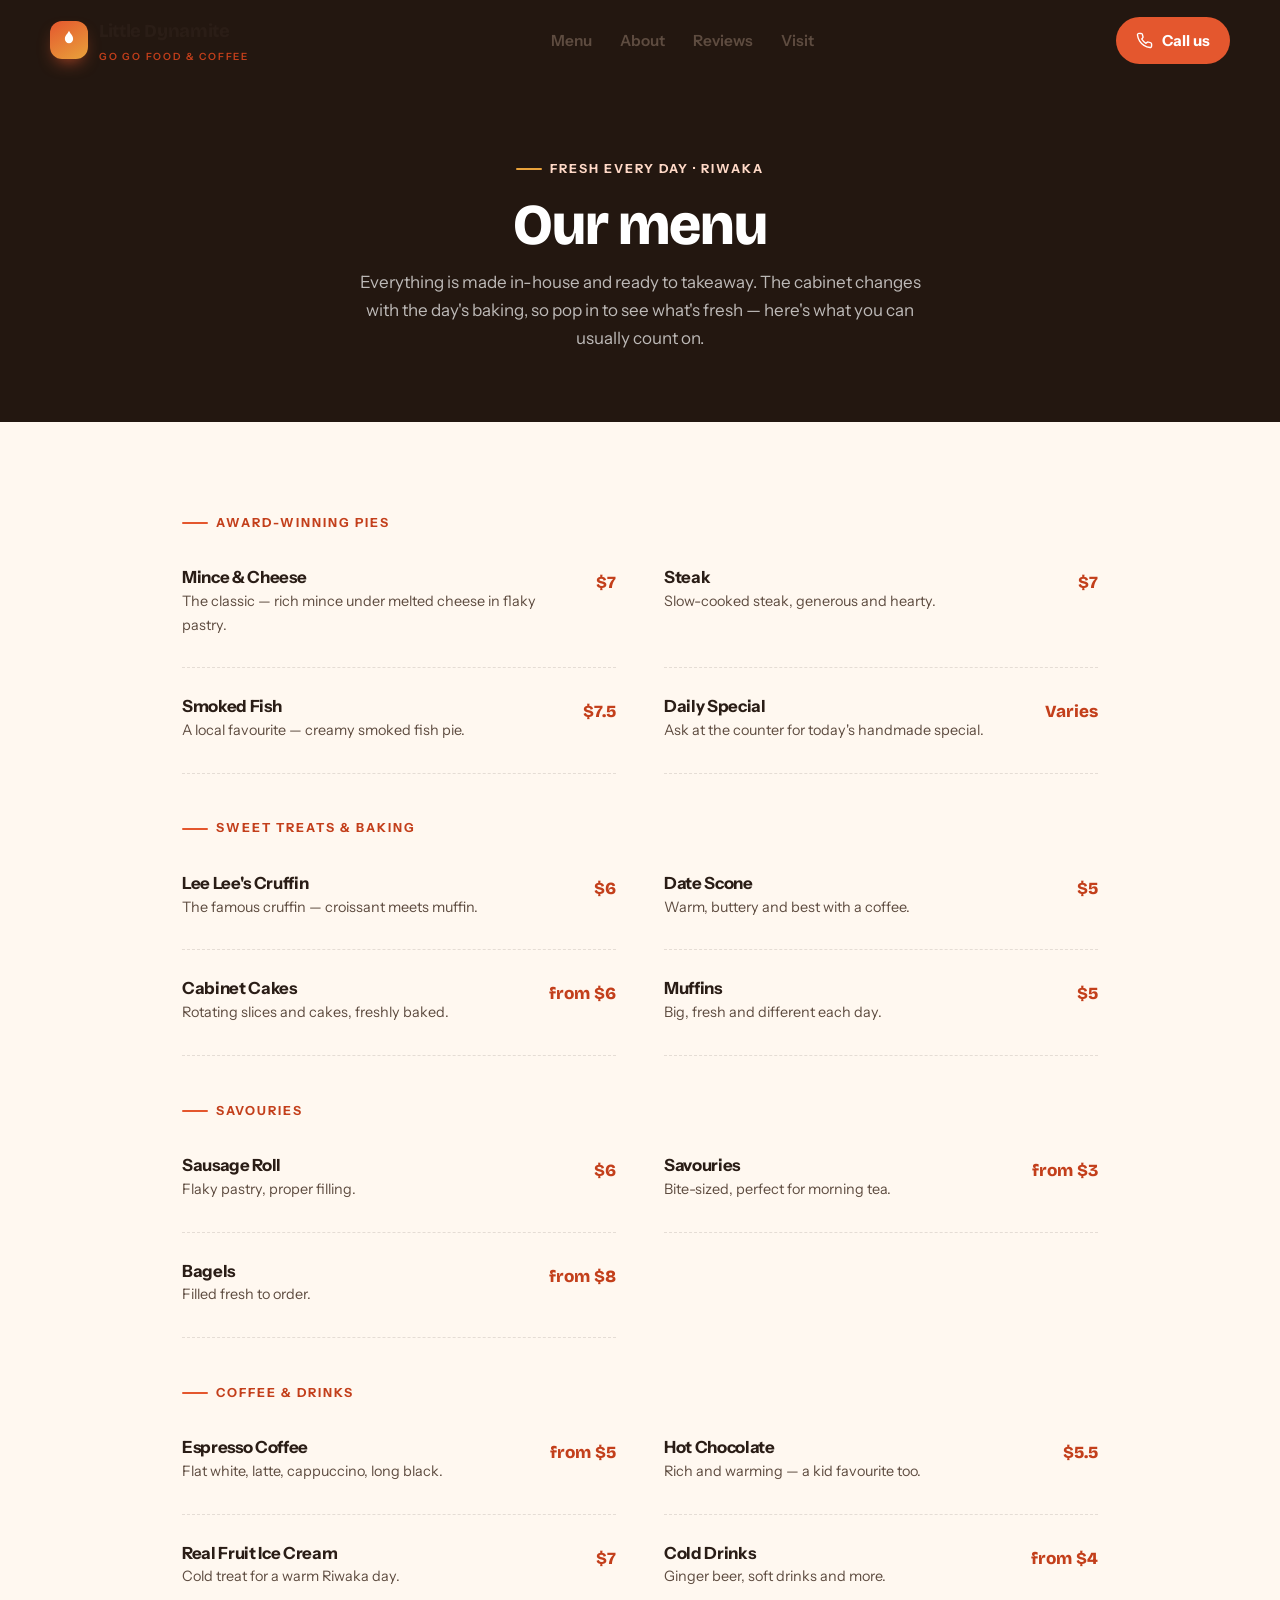
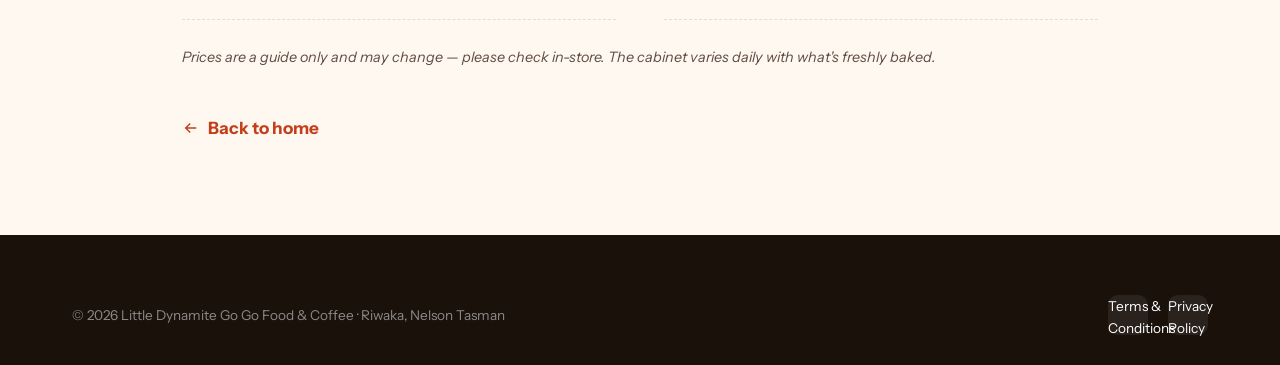
==== menu.html @ ade9f847 "Initial build: Little Dynamite Go Go Food & Coffee" ====
<!DOCTYPE html>
<html lang="en-NZ">
<head>
<meta charset="UTF-8">
<meta name="viewport" content="width=device-width, initial-scale=1">
<title>Menu | Little Dynamite Go Go Food &amp; Coffee, Riwaka</title>
<meta name="description" content="The Little Dynamite menu — award-winning handcrafted pies, cruffins, scones, cakes, savouries and great coffee, made fresh in Riwaka.">
<meta name="theme-color" content="#231710">
<link rel="icon" href="data:image/svg+xml,%3Csvg xmlns='http://www.w3.org/2000/svg' viewBox='0 0 32 32'%3E%3Crect width='32' height='32' rx='8' fill='%23E4572E'/%3E%3Cpath d='M16 5c-1 3-4 4-4 8a4 4 0 108 0c0-4-3-5-4-8z' fill='%23fff'/%3E%3Cpath d='M16 20l-1.5 6h3z' fill='%23E9A23B'/%3E%3C/svg%3E">
<link rel="preconnect" href="https://fonts.googleapis.com">
<link rel="preconnect" href="https://fonts.gstatic.com" crossorigin>
<link href="https://fonts.googleapis.com/css2?family=Bricolage+Grotesque:opsz,wght@12..96,600;12..96,700;12..96,800&family=Instrument+Sans:wght@400;500;600;700&display=swap" rel="stylesheet">
<link rel="stylesheet" href="style.css">
</head>
<body>
<header class="nav scrolled">
  <div class="wrap nav-inner">
    <a href="index.html" class="brand">
      <span class="spark"><svg viewBox="0 0 24 24" fill="none"><path d="M12 2c-1.2 3.4-4.5 4.6-4.5 9a4.5 4.5 0 109 0c0-4.4-3.3-5.6-4.5-9z" fill="currentColor"/></svg></span>
      <span>Little Dynamite<small>Go Go Food &amp; Coffee</small></span>
    </a>
    <nav class="nav-links">
      <a class="lnk" href="index.html#menu">Menu</a>
      <a class="lnk" href="index.html#about">About</a>
      <a class="lnk" href="index.html#reviews">Reviews</a>
      <a class="lnk" href="index.html#visit">Visit</a>
    </nav>
    <div class="nav-cta">
      <a class="nav-call" href="tel:+64211688736"><svg viewBox="0 0 24 24" fill="none" stroke="currentColor" stroke-width="2"><path d="M22 16.9v3a2 2 0 01-2.2 2 19.8 19.8 0 01-8.6-3.1 19.5 19.5 0 01-6-6A19.8 19.8 0 012.1 4.2 2 2 0 014.1 2h3a2 2 0 012 1.7c.1.9.4 1.8.7 2.7a2 2 0 01-.5 2.1L8.1 9.9a16 16 0 006 6l1.4-1.2a2 2 0 012.1-.4c.9.3 1.8.6 2.7.7a2 2 0 011.7 2z"/></svg><span>Call us</span></a>
    </div>
  </div>
</header>

<section class="page-hero">
  <div class="wrap">
    <span class="eyebrow hero-eye" style="justify-content:center">Fresh every day · Riwaka</span>
    <h1>Our menu</h1>
    <p>Everything is made in-house and ready to takeaway. The cabinet changes with the day's baking, so pop in to see what's fresh — here's what you can usually count on.</p>
  </div>
</section>

<section class="legal" style="padding-top:60px">
  <div class="wrap" style="max-width:960px">
    <div class="menu-list">
      <div class="menu-cat"><span class="eyebrow">Award-winning pies</span></div>
      <div class="menu-item"><div class="mi"><h4>Mince &amp; Cheese</h4><p>The classic — rich mince under melted cheese in flaky pastry.</p></div><span class="price">$7</span></div>
      <div class="menu-item"><div class="mi"><h4>Steak</h4><p>Slow-cooked steak, generous and hearty.</p></div><span class="price">$7</span></div>
      <div class="menu-item"><div class="mi"><h4>Smoked Fish</h4><p>A local favourite — creamy smoked fish pie.</p></div><span class="price">$7.5</span></div>
      <div class="menu-item"><div class="mi"><h4>Daily Special</h4><p>Ask at the counter for today's handmade special.</p></div><span class="price">Varies</span></div>

      <div class="menu-cat"><span class="eyebrow">Sweet treats &amp; baking</span></div>
      <div class="menu-item"><div class="mi"><h4>Lee Lee's Cruffin</h4><p>The famous cruffin — croissant meets muffin.</p></div><span class="price">$6</span></div>
      <div class="menu-item"><div class="mi"><h4>Date Scone</h4><p>Warm, buttery and best with a coffee.</p></div><span class="price">$5</span></div>
      <div class="menu-item"><div class="mi"><h4>Cabinet Cakes</h4><p>Rotating slices and cakes, freshly baked.</p></div><span class="price">from $6</span></div>
      <div class="menu-item"><div class="mi"><h4>Muffins</h4><p>Big, fresh and different each day.</p></div><span class="price">$5</span></div>

      <div class="menu-cat"><span class="eyebrow">Savouries</span></div>
      <div class="menu-item"><div class="mi"><h4>Sausage Roll</h4><p>Flaky pastry, proper filling.</p></div><span class="price">$6</span></div>
      <div class="menu-item"><div class="mi"><h4>Savouries</h4><p>Bite-sized, perfect for morning tea.</p></div><span class="price">from $3</span></div>
      <div class="menu-item"><div class="mi"><h4>Bagels</h4><p>Filled fresh to order.</p></div><span class="price">from $8</span></div>

      <div class="menu-cat"><span class="eyebrow">Coffee &amp; drinks</span></div>
      <div class="menu-item"><div class="mi"><h4>Espresso Coffee</h4><p>Flat white, latte, cappuccino, long black.</p></div><span class="price">from $5</span></div>
      <div class="menu-item"><div class="mi"><h4>Hot Chocolate</h4><p>Rich and warming — a kid favourite too.</p></div><span class="price">$5.5</span></div>
      <div class="menu-item"><div class="mi"><h4>Real Fruit Ice Cream</h4><p>Cold treat for a warm Riwaka day.</p></div><span class="price">$7</span></div>
      <div class="menu-item"><div class="mi"><h4>Cold Drinks</h4><p>Ginger beer, soft drinks and more.</p></div><span class="price">from $4</span></div>
    </div>
    <p style="color:var(--ink-soft);font-size:.9rem;margin-top:26px;font-style:italic">Prices are a guide only and may change — please check in-store. The cabinet varies daily with what's freshly baked.</p>
    <a class="back-home" href="index.html"><svg viewBox="0 0 24 24" fill="none" stroke="currentColor" stroke-width="2"><path d="M19 12H5M11 6l-6 6 6 6"/></svg>Back to home</a>
  </div>
</section>

<footer>
  <div class="wrap">
    <div class="foot-bottom" style="border:none;padding-top:0">
      <span>© <span id="yr">2026</span> Little Dynamite Go Go Food &amp; Coffee · Riwaka, Nelson Tasman</span>
      <div class="foot-social" style="gap:20px">
        <a href="terms.html">Terms &amp; Conditions</a>
        <a href="privacy.html">Privacy Policy</a>
      </div>
    </div>
  </div>
</footer>
<script src="script.js"></script>
<script>document.getElementById('yr').textContent=new Date().getFullYear();</script>
</body>
</html>
---- style.css ----
/* Little Dynamite Go Go Food & Coffee — Fresh archetype
   Display: Bricolage Grotesque · Body: Instrument Sans
   Accent: paprika #E4572E on warm cream */

:root{
  --cream:#FFF8F0;
  --bone:#FBEFE2;
  --ink:#2A1D16;
  --ink-soft:#5E4C40;
  --accent:#E4572E;
  --accent-deep:#C33F1B;
  --gold:#E9A23B;
  --dark:#231710;
  --line:rgba(42,29,22,.12);
  --radius:20px;
  --radius-sm:14px;
  --shadow:0 18px 45px -22px rgba(42,29,22,.45);
  --maxw:1180px;
  --img-filter:saturate(1.03) contrast(1.03);
}

*{margin:0;padding:0;box-sizing:border-box}
html{scroll-behavior:smooth}
body{
  font-family:'Instrument Sans',system-ui,sans-serif;
  background:var(--cream);
  color:var(--ink);
  line-height:1.65;
  font-size:17px;
  overflow-x:hidden;
  -webkit-font-smoothing:antialiased;
}
img{image-orientation:from-image;max-width:100%;display:block}
h1,h2,h3,h4{font-family:'Bricolage Grotesque',serif;line-height:1.05;font-weight:800;letter-spacing:-.02em}
a{color:inherit;text-decoration:none}
.wrap{width:100%;max-width:var(--maxw);margin:0 auto;padding:0 22px}
section{position:relative}

.eyebrow{
  display:inline-flex;align-items:center;gap:8px;
  font-family:'Instrument Sans',sans-serif;font-weight:700;
  text-transform:uppercase;letter-spacing:.16em;font-size:12.5px;
  color:var(--accent-deep);margin-bottom:16px;
}
.eyebrow::before{content:"";width:26px;height:2px;background:var(--accent);border-radius:2px}
.sec-head{max-width:640px;margin-bottom:44px}
.sec-head h2{font-size:clamp(2rem,5vw,3.2rem);margin-bottom:14px}
.sec-head p{color:var(--ink-soft);font-size:1.05rem}

/* buttons */
.btn{
  display:inline-flex;align-items:center;justify-content:center;gap:10px;
  padding:15px 26px;border-radius:999px;font-weight:700;font-size:1rem;
  cursor:pointer;border:2px solid transparent;transition:.25s ease;
  min-height:52px;line-height:1;
}
.btn svg{width:19px;height:19px;flex:none}
.btn-primary{background:var(--accent);color:#fff;box-shadow:0 12px 26px -12px var(--accent)}
.btn-primary:hover{background:var(--accent-deep);transform:translateY(-2px)}
.btn-ghost{background:transparent;color:var(--ink);border-color:var(--line)}
.btn-ghost:hover{border-color:var(--accent);color:var(--accent-deep);transform:translateY(-2px)}
.btn-light{background:#fff;color:var(--ink)}
.btn-light:hover{transform:translateY(-2px);box-shadow:var(--shadow)}
.btn-dark{background:var(--ink);color:#fff}
.btn-dark:hover{background:#000;transform:translateY(-2px)}

/* NAV */
header.nav{
  position:fixed;top:0;left:0;right:0;z-index:60;
  transition:.3s ease;
}
.nav-inner{
  display:flex;align-items:center;justify-content:space-between;gap:18px;
  padding:16px 0;
}
header.nav.scrolled{background:rgba(255,248,240,.92);backdrop-filter:blur(14px);box-shadow:0 1px 0 var(--line)}
.brand{display:flex;align-items:center;gap:11px;font-family:'Bricolage Grotesque';font-weight:800;font-size:1.15rem;color:var(--ink);letter-spacing:-.02em}
.brand .spark{
  width:38px;height:38px;border-radius:12px;flex:none;
  background:linear-gradient(150deg,var(--accent),var(--gold));
  display:grid;place-items:center;color:#fff;box-shadow:0 8px 18px -8px var(--accent);
}
.brand .spark svg{width:22px;height:22px}
.brand small{display:block;font-family:'Instrument Sans';font-weight:600;font-size:.62rem;letter-spacing:.18em;text-transform:uppercase;color:var(--accent-deep);margin-top:2px}
.nav-links{display:flex;align-items:center;gap:28px}
.nav-links a.lnk{font-weight:600;font-size:.96rem;color:var(--ink-soft);transition:.2s}
.nav-links a.lnk:hover{color:var(--accent-deep)}
.nav-cta{display:flex;align-items:center;gap:12px}
.nav-call{
  display:inline-flex;align-items:center;gap:9px;background:var(--accent);color:#fff;
  padding:11px 20px;border-radius:999px;font-weight:700;font-size:.95rem;min-height:46px;transition:.25s;
}
.nav-call svg{width:17px;height:17px}
.nav-call:hover{background:var(--accent-deep);transform:translateY(-1px)}
.burger{display:none;width:48px;height:48px;border:1px solid var(--line);border-radius:12px;background:#fff;place-items:center;cursor:pointer}
.burger svg{width:24px;height:24px;color:var(--ink)}
.mobile-menu{display:none}

/* HERO */
.hero{position:relative;min-height:100svh;display:flex;align-items:flex-end;background:var(--dark);overflow:hidden}
.hero-slides{position:absolute;inset:0;z-index:0}
.hero-slide{position:absolute;inset:0;opacity:0;transition:opacity 1.6s ease;background-size:cover;background-position:center;filter:var(--img-filter)}
.hero-slide.on{opacity:1}
.hero::after{content:"";position:absolute;inset:0;z-index:1;
  background:linear-gradient(180deg,rgba(35,23,16,.34) 0%,rgba(35,23,16,.55) 55%,rgba(35,23,16,.86) 100%)}
.hero-content{position:relative;z-index:2;padding:120px 0 56px;color:#fff;width:100%}
.hero-eye{color:#ffd9c7}
.hero-eye::before{background:var(--gold)}
.hero h1{font-size:clamp(2.5rem,7vw,4.9rem);color:#fff;max-width:15ch;margin-bottom:20px}
.hero h1 .hl{color:var(--gold)}
.hero p.lede{font-size:clamp(1.05rem,2.4vw,1.3rem);max-width:52ch;color:rgba(255,255,255,.9);margin-bottom:30px}
.hero-cta{display:flex;flex-wrap:wrap;gap:14px;margin-bottom:26px}
.rating-badge{
  display:inline-flex;align-items:center;gap:14px;padding:14px 20px;border-radius:16px;
  background:rgba(255,255,255,.12);backdrop-filter:blur(10px);border:1px solid rgba(255,255,255,.25);
}
.rating-badge .stars{color:var(--gold);letter-spacing:2px;font-size:1.05rem}
.rating-badge b{font-size:1.15rem}
.rating-badge span{font-size:.9rem;color:rgba(255,255,255,.82)}
.scroll-hint{position:absolute;bottom:22px;left:50%;transform:translateX(-50%);z-index:2;color:rgba(255,255,255,.7);display:flex;flex-direction:column;align-items:center;gap:6px;font-size:.72rem;letter-spacing:.2em;text-transform:uppercase}
.scroll-hint svg{width:22px;height:22px;animation:bob 1.8s ease-in-out infinite}
@keyframes bob{0%,100%{transform:translateY(0)}50%{transform:translateY(6px)}}

/* TRUST STRIP */
.trust{background:var(--dark);color:#fff;padding:0}
.trust-grid{display:grid;grid-template-columns:repeat(3,1fr);gap:0;border-top:1px solid rgba(255,255,255,.1)}
.trust-item{display:flex;gap:16px;align-items:flex-start;padding:30px 26px;border-right:1px solid rgba(255,255,255,.1)}
.trust-item:last-child{border-right:none}
.trust-item .ic{width:46px;height:46px;border-radius:12px;flex:none;display:grid;place-items:center;background:rgba(228,87,46,.18);color:var(--gold)}
.trust-item .ic svg{width:24px;height:24px}
.trust-item h4{font-family:'Instrument Sans';font-weight:700;font-size:1.02rem;margin-bottom:3px;color:#fff}
.trust-item p{font-size:.9rem;color:rgba(255,255,255,.65);line-height:1.5}

/* generic band padding */
.band{padding:96px 0}
.band-bone{background:var(--bone)}
.band-cream{background:var(--cream)}

/* SERVICES / menu cards */
.cards{display:grid;grid-template-columns:repeat(3,1fr);gap:26px}
.card{
  background:#fff;border-radius:var(--radius);overflow:hidden;border:1px solid var(--line);
  box-shadow:0 10px 30px -24px rgba(42,29,22,.5);transition:.3s ease;display:flex;flex-direction:column;
}
.card:hover{transform:translateY(-6px);box-shadow:var(--shadow)}
.card .ph{aspect-ratio:4/3;overflow:hidden;position:relative}
.card .ph img{width:100%;height:100%;object-fit:cover;filter:var(--img-filter);transition:.5s ease}
.card:hover .ph img{transform:scale(1.06)}
.card .tag{position:absolute;top:14px;left:14px;background:rgba(35,23,16,.82);color:#fff;font-size:.72rem;font-weight:700;letter-spacing:.1em;text-transform:uppercase;padding:6px 12px;border-radius:999px;backdrop-filter:blur(4px)}
.card .body{padding:24px;flex:1;display:flex;flex-direction:column}
.card h3{font-size:1.35rem;margin-bottom:9px}
.card p{color:var(--ink-soft);font-size:.97rem}

/* ABOUT split */
.split{display:grid;grid-template-columns:1.05fr 1fr;gap:56px;align-items:center}
.about-media{position:relative}
.about-media img{width:100%;aspect-ratio:4/3;object-fit:cover;border-radius:var(--radius);filter:var(--img-filter);box-shadow:var(--shadow)}
.about-media .corner{
  position:absolute;bottom:-18px;left:-18px;background:var(--accent);color:#fff;
  padding:18px 22px;border-radius:16px;box-shadow:var(--shadow);max-width:220px;
}
.about-media .corner b{font-family:'Bricolage Grotesque';font-size:1.6rem;display:block;line-height:1}
.about-media .corner span{font-size:.8rem;opacity:.9}
.about-copy p{color:var(--ink-soft);margin-bottom:18px}
.checklist{list-style:none;display:grid;gap:14px;margin-top:8px}
.checklist li{display:flex;gap:12px;align-items:flex-start;font-weight:600}
.checklist .tick{width:26px;height:26px;border-radius:8px;flex:none;background:rgba(228,87,46,.14);color:var(--accent-deep);display:grid;place-items:center}
.checklist .tick svg{width:15px;height:15px}
.checklist small{display:block;font-weight:400;color:var(--ink-soft);font-size:.9rem}

/* CREW */
.crew{display:grid;grid-template-columns:repeat(3,1fr);gap:24px}
.crew-card{background:#fff;border:1px solid var(--line);border-radius:var(--radius);padding:30px 26px;text-align:center;transition:.3s}
.crew-card:hover{transform:translateY(-5px);box-shadow:var(--shadow)}
.avatar{width:78px;height:78px;border-radius:50%;margin:0 auto 16px;display:grid;place-items:center;
  background:var(--dark);color:var(--gold);font-family:'Bricolage Grotesque';font-weight:800;font-size:1.5rem;
  box-shadow:0 0 0 3px var(--cream),0 0 0 5px var(--accent)}
.crew-card h3{font-size:1.2rem;margin-bottom:4px}
.crew-card .role{color:var(--accent-deep);font-weight:700;font-size:.82rem;text-transform:uppercase;letter-spacing:.1em;margin-bottom:10px}
.crew-card p{color:var(--ink-soft);font-size:.93rem}
.badge-team{display:inline-block;background:rgba(228,87,46,.12);color:var(--accent-deep);font-weight:700;font-size:.72rem;letter-spacing:.1em;text-transform:uppercase;padding:5px 12px;border-radius:999px;margin-bottom:14px}

/* REVIEWS */
.reviews-grid{display:grid;grid-template-columns:repeat(3,1fr);gap:24px}
.review{background:#fff;border:1px solid var(--line);border-radius:var(--radius);padding:28px;display:flex;flex-direction:column;box-shadow:0 10px 30px -26px rgba(42,29,22,.5)}
.review .stars{color:var(--gold);letter-spacing:2px;margin-bottom:12px;font-size:1.05rem}
.review p{color:var(--ink);font-size:1rem;margin-bottom:18px;flex:1}
.review .who{display:flex;align-items:center;gap:12px}
.review .who .ini{width:42px;height:42px;border-radius:50%;background:var(--bone);color:var(--accent-deep);display:grid;place-items:center;font-weight:800;font-family:'Bricolage Grotesque'}
.review .who b{display:block;font-size:.98rem}
.review .who span{font-size:.82rem;color:var(--ink-soft)}
.reviews-actions{display:flex;flex-wrap:wrap;gap:14px;justify-content:center;margin-top:38px}
.gsig{display:inline-flex;align-items:center;gap:8px;font-weight:600;color:var(--ink-soft);font-size:.95rem}
.gsig svg{width:20px;height:20px}

/* REVIEW BANNER */
.review-banner{background:var(--dark);color:#fff;padding:70px 0;text-align:center}
.review-banner .stars{color:var(--gold);font-size:1.4rem;letter-spacing:3px;margin-bottom:14px}
.review-banner h2{font-size:clamp(1.7rem,4vw,2.6rem);margin-bottom:12px;color:#fff}
.review-banner p{color:rgba(255,255,255,.75);max-width:46ch;margin:0 auto 26px}

/* CONTACT */
.contact{background:var(--dark);color:#fff;padding:96px 0}
.contact .split{gap:48px;align-items:stretch}
.contact h2{color:#fff;font-size:clamp(2rem,5vw,3rem)}
.contact .eyebrow{color:#ffd9c7}
.contact-copy p{color:rgba(255,255,255,.72);margin-bottom:26px;max-width:44ch}
.info-rows{display:grid;gap:16px;margin-bottom:26px}
.info-row{display:flex;gap:14px;align-items:flex-start}
.info-row .ic{width:44px;height:44px;border-radius:12px;flex:none;display:grid;place-items:center;background:rgba(255,255,255,.08);color:var(--gold)}
.info-row .ic svg{width:20px;height:20px}
.info-row b{display:block;font-family:'Instrument Sans';font-weight:700;color:#fff}
.info-row span,.info-row a{color:rgba(255,255,255,.72);font-size:.96rem}
.info-row a:hover{color:var(--gold)}
.socials{display:flex;gap:12px;margin-top:6px}
.socials a{width:46px;height:46px;border-radius:12px;display:grid;place-items:center;background:rgba(255,255,255,.08);color:#fff;transition:.25s}
.socials a:hover{background:var(--accent);transform:translateY(-3px)}
.socials svg{width:21px;height:21px}
.contact-actions{background:rgba(255,255,255,.05);border:1px solid rgba(255,255,255,.12);border-radius:var(--radius);padding:34px;display:flex;flex-direction:column;justify-content:center;gap:16px}
.contact-actions h3{color:#fff;font-size:1.4rem;margin-bottom:4px}
.contact-actions p{color:rgba(255,255,255,.7);font-size:.95rem;margin-bottom:8px}
.contact-actions .btn{width:100%;font-size:1.05rem;padding:18px}
.hours-mini{margin-top:8px;font-size:.9rem;color:rgba(255,255,255,.62)}
.hours-mini div{display:flex;justify-content:space-between;padding:4px 0;border-bottom:1px dashed rgba(255,255,255,.12)}
.hours-mini div:last-child{border:none}

/* MAP */
.map-sec{padding:0;background:var(--dark)}
.map-sec iframe{width:100%;height:440px;border:0;display:block;filter:grayscale(.1) contrast(1.02)}

/* FOOTER */
footer{background:#1a110b;color:rgba(255,255,255,.7);padding:60px 0 30px}
.foot-grid{display:grid;grid-template-columns:1.4fr 1fr 1fr;gap:40px;margin-bottom:40px}
.foot-brand .brand{color:#fff;margin-bottom:14px}
.foot-brand p{font-size:.95rem;max-width:34ch;margin-bottom:18px}
footer h5{color:#fff;font-family:'Instrument Sans';font-weight:700;font-size:.82rem;letter-spacing:.12em;text-transform:uppercase;margin-bottom:16px}
footer ul{list-style:none;display:grid;gap:10px}
footer ul a{color:rgba(255,255,255,.7);font-size:.95rem;transition:.2s}
footer ul a:hover{color:var(--gold)}
.foot-bottom{border-top:1px solid rgba(255,255,255,.1);padding-top:24px;display:flex;flex-wrap:wrap;gap:14px;justify-content:space-between;align-items:center;font-size:.85rem;color:rgba(255,255,255,.5)}
.foot-bottom a{color:rgba(255,255,255,.6)}
.foot-bottom a:hover{color:var(--gold)}
.foot-social{display:flex;gap:10px}
.foot-social a{width:40px;height:40px;border-radius:10px;display:grid;place-items:center;background:rgba(255,255,255,.07);color:#fff;transition:.25s}
.foot-social a:hover{background:var(--accent);transform:translateY(-3px)}
.foot-social svg{width:19px;height:19px}

/* reveal animation */
.reveal{opacity:0;transform:translateY(28px);transition:opacity .7s ease,transform .7s ease}
.reveal.in{opacity:1;transform:none}

/* intro overlay */
#intro{position:fixed;inset:0;z-index:200;background:var(--dark);display:grid;place-items:center;transition:opacity .7s ease,visibility .7s}
#intro.gone{opacity:0;visibility:hidden}
#intro .il{display:flex;flex-direction:column;align-items:center;gap:16px;color:#fff}
#intro .spark{width:64px;height:64px;border-radius:18px;background:linear-gradient(150deg,var(--accent),var(--gold));display:grid;place-items:center;animation:pop 1s ease infinite alternate}
#intro .spark svg{width:36px;height:36px;color:#fff}
#intro b{font-family:'Bricolage Grotesque';font-size:1.3rem;letter-spacing:.02em}
#intro small{color:rgba(255,255,255,.5);letter-spacing:.25em;text-transform:uppercase;font-size:.7rem}
@keyframes pop{from{transform:scale(1) rotate(-4deg)}to{transform:scale(1.08) rotate(4deg)}}

/* inner page hero */
.page-hero{background:var(--dark);color:#fff;padding:150px 0 70px;text-align:center}
.page-hero h1{font-size:clamp(2.2rem,6vw,3.6rem);color:#fff;margin-bottom:12px}
.page-hero p{color:rgba(255,255,255,.7);max-width:52ch;margin:0 auto}
.legal{padding:70px 0 90px}
.legal .wrap{max-width:820px}
.legal h2{font-size:1.5rem;margin:34px 0 12px}
.legal p{color:var(--ink-soft);margin-bottom:14px}
.legal ul{margin:0 0 14px 22px;color:var(--ink-soft)}
.legal li{margin-bottom:8px}
.back-home{display:inline-flex;align-items:center;gap:8px;margin-top:30px;font-weight:700;color:var(--accent-deep)}
.back-home svg{width:18px;height:18px}

/* MENU page list */
.menu-list{display:grid;grid-template-columns:1fr 1fr;gap:14px 48px}
.menu-item{display:flex;justify-content:space-between;gap:16px;padding:16px 0;border-bottom:1px dashed var(--line)}
.menu-item .mi{flex:1}
.menu-item h4{font-family:'Instrument Sans';font-weight:700;font-size:1.05rem;margin-bottom:3px}
.menu-item p{color:var(--ink-soft);font-size:.9rem}
.menu-item .price{font-family:'Bricolage Grotesque';font-weight:800;color:var(--accent-deep);white-space:nowrap}
.menu-cat{grid-column:1/-1;margin-top:22px}
.menu-cat .eyebrow{margin-bottom:6px}

/* RESPONSIVE */
@media(max-width:900px){
  .split{grid-template-columns:1fr;gap:40px}
  .contact .split{gap:32px}
  .cards,.crew,.reviews-grid{grid-template-columns:1fr 1fr}
  .trust-grid{grid-template-columns:1fr}
  .trust-item{border-right:none;border-bottom:1px solid rgba(255,255,255,.1)}
  .foot-grid{grid-template-columns:1fr 1fr}
  .menu-list{grid-template-columns:1fr}
}
@media(max-width:640px){
  body{font-size:16px}
  .band{padding:70px 0}
  .nav-links{display:none}
  .nav-cta .nav-call span{display:none}
  .nav-call{padding:11px 14px}
  .burger{display:grid}
  .mobile-menu{display:block;position:fixed;top:72px;left:12px;right:12px;z-index:55;
    background:#fff;border:1px solid var(--line);border-radius:18px;box-shadow:var(--shadow);
    padding:14px;transform:translateY(-14px);opacity:0;pointer-events:none;transition:.28s ease}
  .mobile-menu.open{transform:none;opacity:1;pointer-events:auto}
  .mobile-menu a{display:block;padding:14px 14px;border-radius:12px;font-weight:600;color:var(--ink)}
  .mobile-menu a:active{background:var(--bone)}
  .cards,.crew,.reviews-grid,.foot-grid{grid-template-columns:1fr}
  .about-media .corner{left:12px;bottom:-14px}
  .hero-content{padding:110px 0 48px}
  .hero h1{font-size:clamp(2.2rem,10vw,3rem)}
  .contact-actions{padding:24px}
  .foot-bottom{flex-direction:column;text-align:center;gap:16px}
  .map-sec iframe{height:340px}
  .sec-head{margin-bottom:32px}
}
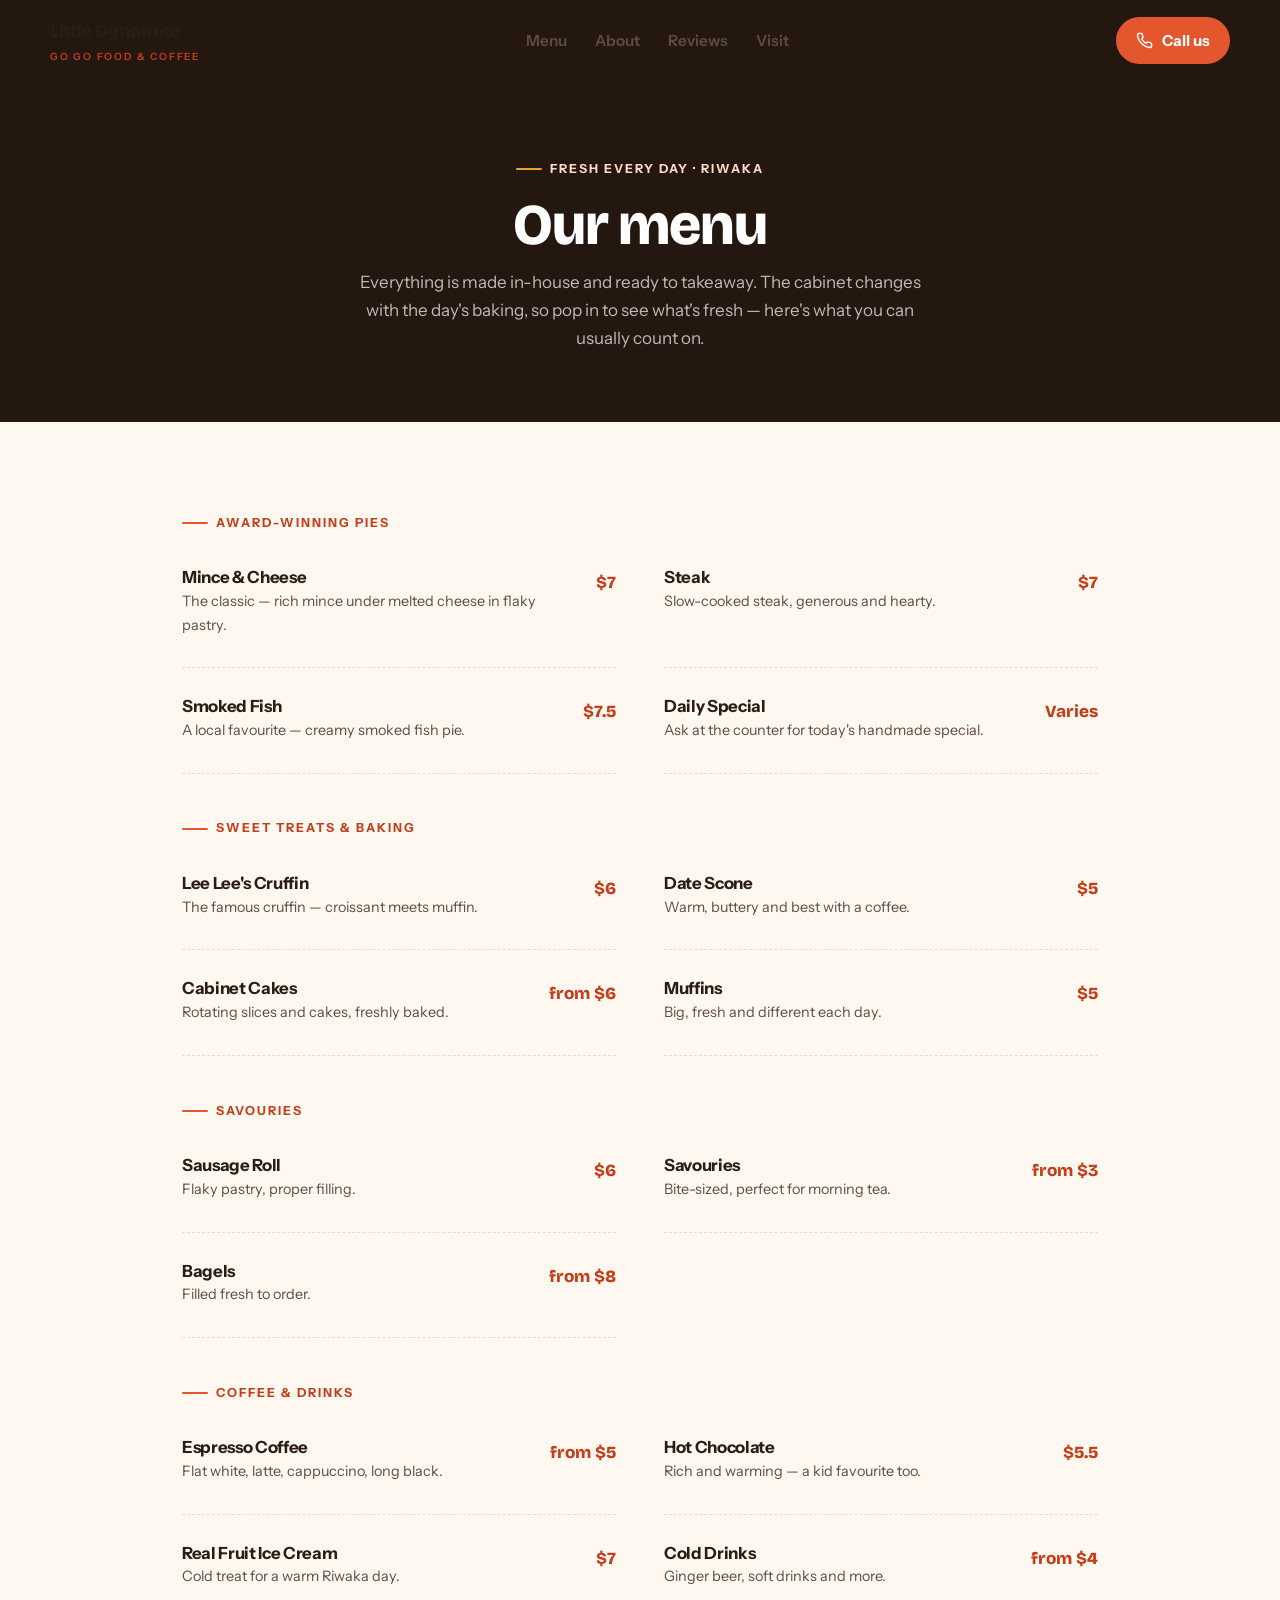
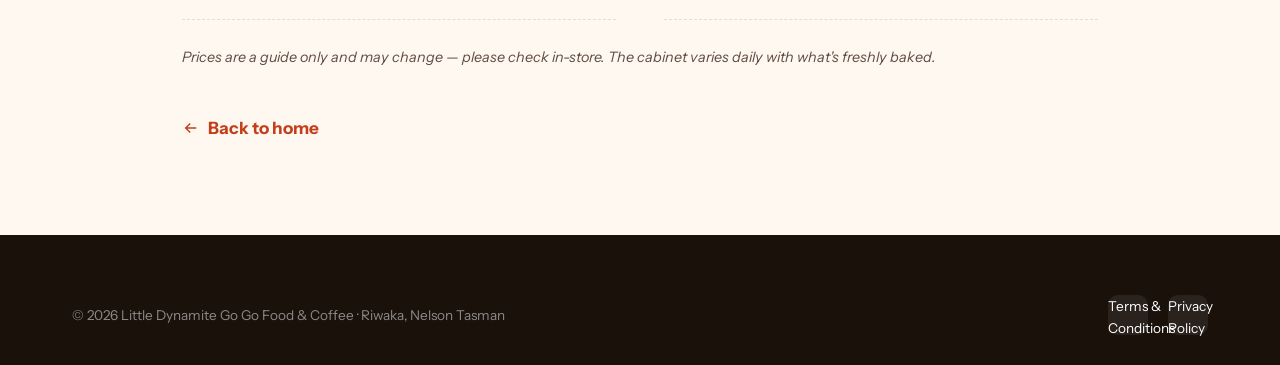
==== commit d1abc304: "Sync local demo changes Co-Authored-By: Claude Fable 5 <noreply@anthropic.com>" ====
--- a/menu.html
+++ b/menu.html
@@ -16,7 +16,6 @@
 <header class="nav scrolled">
   <div class="wrap nav-inner">
     <a href="index.html" class="brand">
-      <span class="spark"><svg viewBox="0 0 24 24" fill="none"><path d="M12 2c-1.2 3.4-4.5 4.6-4.5 9a4.5 4.5 0 109 0c0-4.4-3.3-5.6-4.5-9z" fill="currentColor"/></svg></span>
       <span>Little Dynamite<small>Go Go Food &amp; Coffee</small></span>
     </a>
     <nav class="nav-links">
--- a/style.css
+++ b/style.css
@@ -314,3 +314,11 @@
   .map-sec iframe{height:340px}
   .sec-head{margin-bottom:32px}
 }
+
+/* ---------- award / press ---------- */
+.about-media .corner.gold{background:var(--gold);color:var(--dark)}
+.press-cite{display:block;margin-top:26px;background:var(--cream);border:1px solid var(--line);border-left:4px solid var(--gold);border-radius:var(--radius-sm);padding:18px 20px;text-decoration:none;transition:transform .2s ease,box-shadow .2s ease}
+.press-cite:hover{transform:translateY(-2px);box-shadow:var(--shadow)}
+.press-src{display:flex;align-items:center;gap:8px;font-size:.72rem;font-weight:800;letter-spacing:.14em;text-transform:uppercase;color:var(--accent);margin-bottom:8px}
+.press-head{display:block;font-family:'Bricolage Grotesque',Georgia,serif;font-weight:600;font-size:1.08rem;color:var(--ink);line-height:1.35}
+.press-link{display:inline-block;margin-top:10px;font-weight:700;font-size:.9rem;color:var(--accent)}
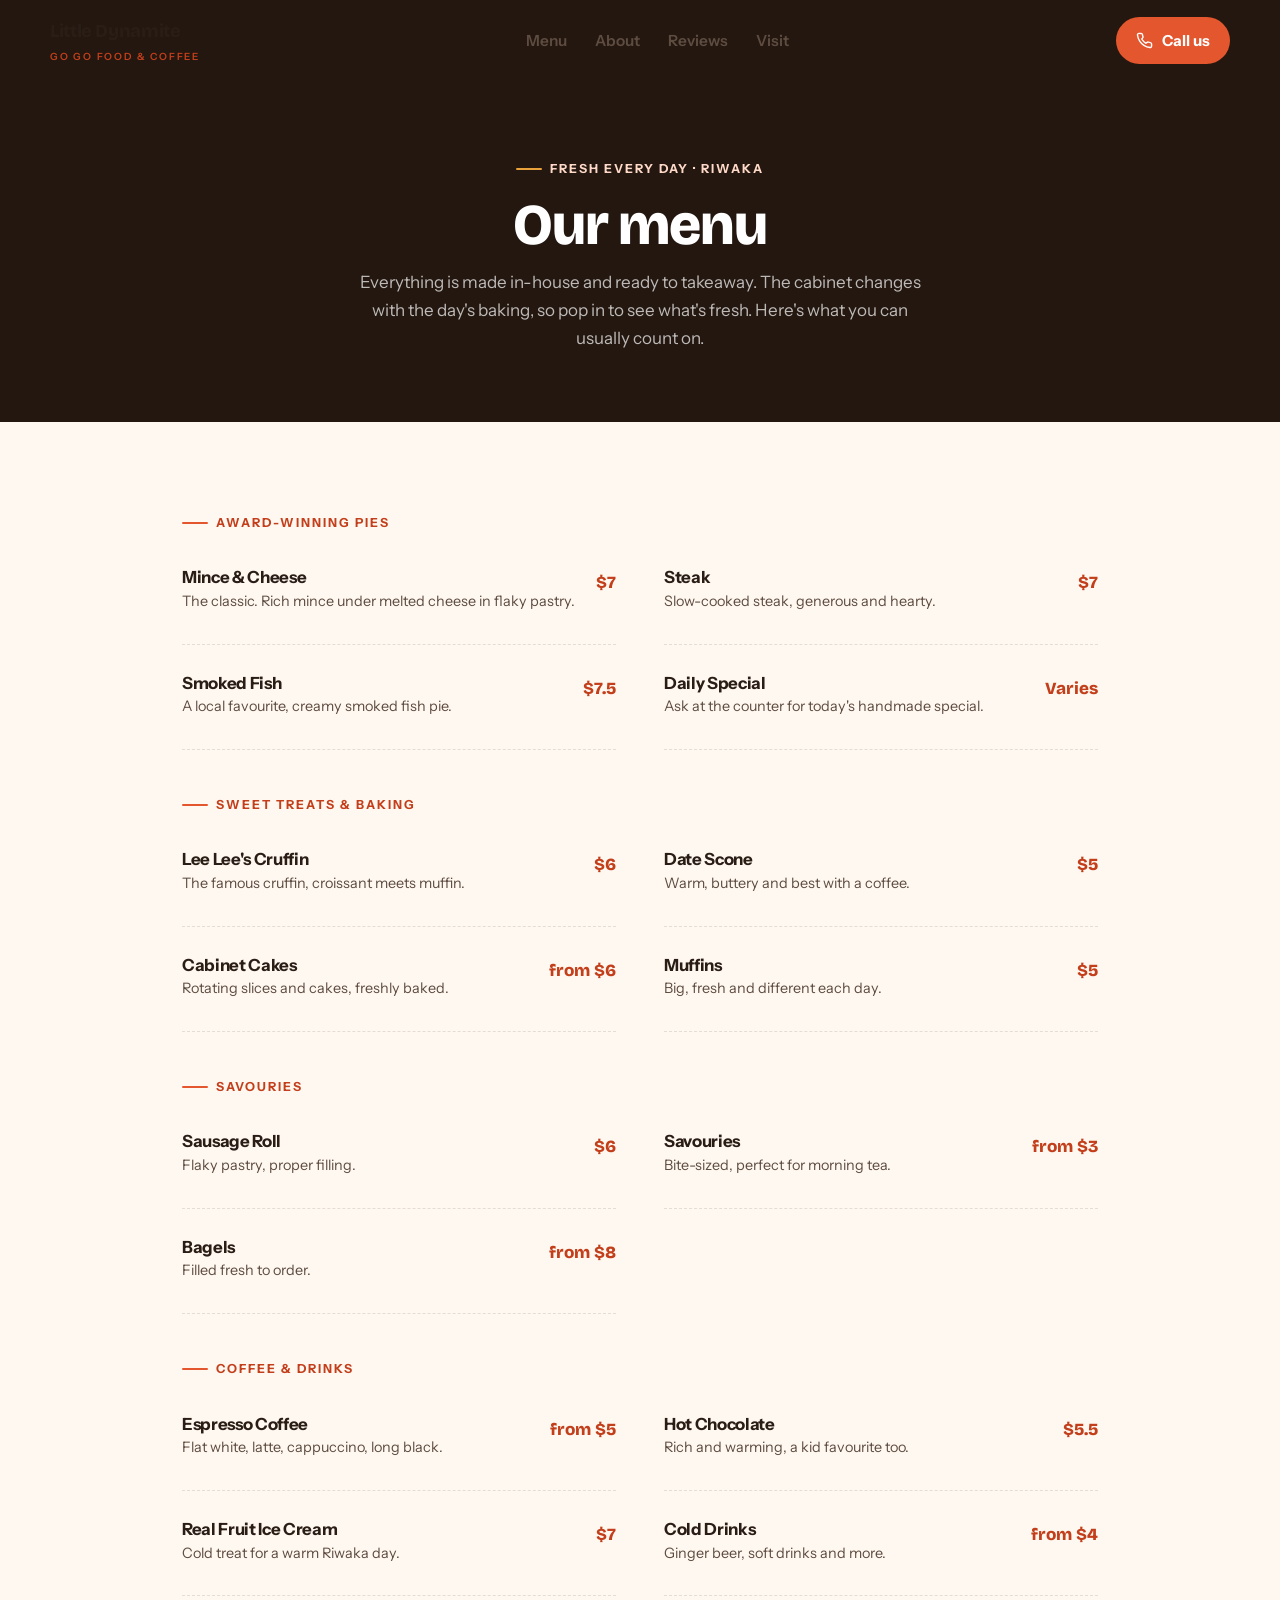
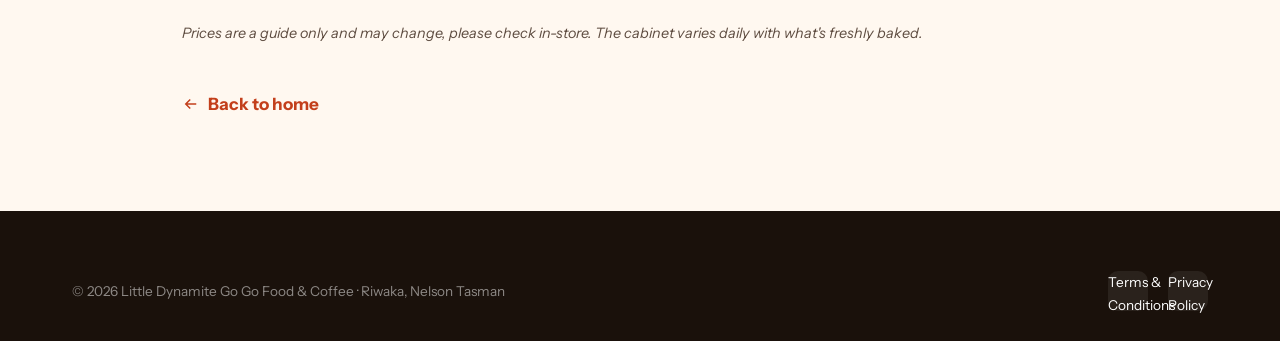
==== commit 951ca6ba: "Update demo via Claude Code" ====
--- a/menu.html
+++ b/menu.html
@@ -4,7 +4,7 @@
 <meta charset="UTF-8">
 <meta name="viewport" content="width=device-width, initial-scale=1">
 <title>Menu | Little Dynamite Go Go Food &amp; Coffee, Riwaka</title>
-<meta name="description" content="The Little Dynamite menu — award-winning handcrafted pies, cruffins, scones, cakes, savouries and great coffee, made fresh in Riwaka.">
+<meta name="description" content="The Little Dynamite menu: award-winning handcrafted pies, cruffins, scones, cakes, savouries and great coffee, made fresh in Riwaka.">
 <meta name="theme-color" content="#231710">
 <link rel="icon" href="data:image/svg+xml,%3Csvg xmlns='http://www.w3.org/2000/svg' viewBox='0 0 32 32'%3E%3Crect width='32' height='32' rx='8' fill='%23E4572E'/%3E%3Cpath d='M16 5c-1 3-4 4-4 8a4 4 0 108 0c0-4-3-5-4-8z' fill='%23fff'/%3E%3Cpath d='M16 20l-1.5 6h3z' fill='%23E9A23B'/%3E%3C/svg%3E">
 <link rel="preconnect" href="https://fonts.googleapis.com">
@@ -34,7 +34,7 @@
   <div class="wrap">
     <span class="eyebrow hero-eye" style="justify-content:center">Fresh every day · Riwaka</span>
     <h1>Our menu</h1>
-    <p>Everything is made in-house and ready to takeaway. The cabinet changes with the day's baking, so pop in to see what's fresh — here's what you can usually count on.</p>
+    <p>Everything is made in-house and ready to takeaway. The cabinet changes with the day's baking, so pop in to see what's fresh. Here's what you can usually count on.</p>
   </div>
 </section>
 
@@ -42,13 +42,13 @@
   <div class="wrap" style="max-width:960px">
     <div class="menu-list">
       <div class="menu-cat"><span class="eyebrow">Award-winning pies</span></div>
-      <div class="menu-item"><div class="mi"><h4>Mince &amp; Cheese</h4><p>The classic — rich mince under melted cheese in flaky pastry.</p></div><span class="price">$7</span></div>
+      <div class="menu-item"><div class="mi"><h4>Mince &amp; Cheese</h4><p>The classic. Rich mince under melted cheese in flaky pastry.</p></div><span class="price">$7</span></div>
       <div class="menu-item"><div class="mi"><h4>Steak</h4><p>Slow-cooked steak, generous and hearty.</p></div><span class="price">$7</span></div>
-      <div class="menu-item"><div class="mi"><h4>Smoked Fish</h4><p>A local favourite — creamy smoked fish pie.</p></div><span class="price">$7.5</span></div>
+      <div class="menu-item"><div class="mi"><h4>Smoked Fish</h4><p>A local favourite, creamy smoked fish pie.</p></div><span class="price">$7.5</span></div>
       <div class="menu-item"><div class="mi"><h4>Daily Special</h4><p>Ask at the counter for today's handmade special.</p></div><span class="price">Varies</span></div>
 
       <div class="menu-cat"><span class="eyebrow">Sweet treats &amp; baking</span></div>
-      <div class="menu-item"><div class="mi"><h4>Lee Lee's Cruffin</h4><p>The famous cruffin — croissant meets muffin.</p></div><span class="price">$6</span></div>
+      <div class="menu-item"><div class="mi"><h4>Lee Lee's Cruffin</h4><p>The famous cruffin, croissant meets muffin.</p></div><span class="price">$6</span></div>
       <div class="menu-item"><div class="mi"><h4>Date Scone</h4><p>Warm, buttery and best with a coffee.</p></div><span class="price">$5</span></div>
       <div class="menu-item"><div class="mi"><h4>Cabinet Cakes</h4><p>Rotating slices and cakes, freshly baked.</p></div><span class="price">from $6</span></div>
       <div class="menu-item"><div class="mi"><h4>Muffins</h4><p>Big, fresh and different each day.</p></div><span class="price">$5</span></div>
@@ -60,11 +60,11 @@
 
       <div class="menu-cat"><span class="eyebrow">Coffee &amp; drinks</span></div>
       <div class="menu-item"><div class="mi"><h4>Espresso Coffee</h4><p>Flat white, latte, cappuccino, long black.</p></div><span class="price">from $5</span></div>
-      <div class="menu-item"><div class="mi"><h4>Hot Chocolate</h4><p>Rich and warming — a kid favourite too.</p></div><span class="price">$5.5</span></div>
+      <div class="menu-item"><div class="mi"><h4>Hot Chocolate</h4><p>Rich and warming, a kid favourite too.</p></div><span class="price">$5.5</span></div>
       <div class="menu-item"><div class="mi"><h4>Real Fruit Ice Cream</h4><p>Cold treat for a warm Riwaka day.</p></div><span class="price">$7</span></div>
       <div class="menu-item"><div class="mi"><h4>Cold Drinks</h4><p>Ginger beer, soft drinks and more.</p></div><span class="price">from $4</span></div>
     </div>
-    <p style="color:var(--ink-soft);font-size:.9rem;margin-top:26px;font-style:italic">Prices are a guide only and may change — please check in-store. The cabinet varies daily with what's freshly baked.</p>
+    <p style="color:var(--ink-soft);font-size:.9rem;margin-top:26px;font-style:italic">Prices are a guide only and may change, please check in-store. The cabinet varies daily with what's freshly baked.</p>
     <a class="back-home" href="index.html"><svg viewBox="0 0 24 24" fill="none" stroke="currentColor" stroke-width="2"><path d="M19 12H5M11 6l-6 6 6 6"/></svg>Back to home</a>
   </div>
 </section>
--- a/style.css
+++ b/style.css
@@ -1,4 +1,4 @@
-/* Little Dynamite Go Go Food & Coffee — Fresh archetype
+/* Little Dynamite Go Go Food & Coffee - Fresh archetype
    Display: Bricolage Grotesque · Body: Instrument Sans
    Accent: paprika #E4572E on warm cream */
 
@@ -99,7 +99,7 @@
 /* HERO */
 .hero{position:relative;min-height:100svh;display:flex;align-items:flex-end;background:var(--dark);overflow:hidden}
 .hero-slides{position:absolute;inset:0;z-index:0}
-.hero-slide{position:absolute;inset:0;opacity:0;transition:opacity 1.6s ease;background-size:cover;background-position:center;filter:var(--img-filter)}
+.hero-slide{position:absolute;inset:0;width:100%;height:100%;object-fit:cover;opacity:0;transition:opacity 1.6s ease;filter:var(--img-filter)}
 .hero-slide.on{opacity:1}
 .hero::after{content:"";position:absolute;inset:0;z-index:1;
   background:linear-gradient(180deg,rgba(35,23,16,.34) 0%,rgba(35,23,16,.55) 55%,rgba(35,23,16,.86) 100%)}
@@ -114,9 +114,11 @@
   display:inline-flex;align-items:center;gap:14px;padding:14px 20px;border-radius:16px;
   background:rgba(255,255,255,.12);backdrop-filter:blur(10px);border:1px solid rgba(255,255,255,.25);
 }
+.rating-badge:hover{background:rgba(255,255,255,.18);transform:translateY(-2px)}
+.rating-badge{transition:.25s ease}
 .rating-badge .stars{color:var(--gold);letter-spacing:2px;font-size:1.05rem}
-.rating-badge b{font-size:1.15rem}
-.rating-badge span{font-size:.9rem;color:rgba(255,255,255,.82)}
+.rating-badge b{display:block;font-size:1.02rem;line-height:1.25}
+.rating-badge span{font-size:.88rem;color:rgba(255,255,255,.82)}
 .scroll-hint{position:absolute;bottom:22px;left:50%;transform:translateX(-50%);z-index:2;color:rgba(255,255,255,.7);display:flex;flex-direction:column;align-items:center;gap:6px;font-size:.72rem;letter-spacing:.2em;text-transform:uppercase}
 .scroll-hint svg{width:22px;height:22px;animation:bob 1.8s ease-in-out infinite}
 @keyframes bob{0%,100%{transform:translateY(0)}50%{transform:translateY(6px)}}
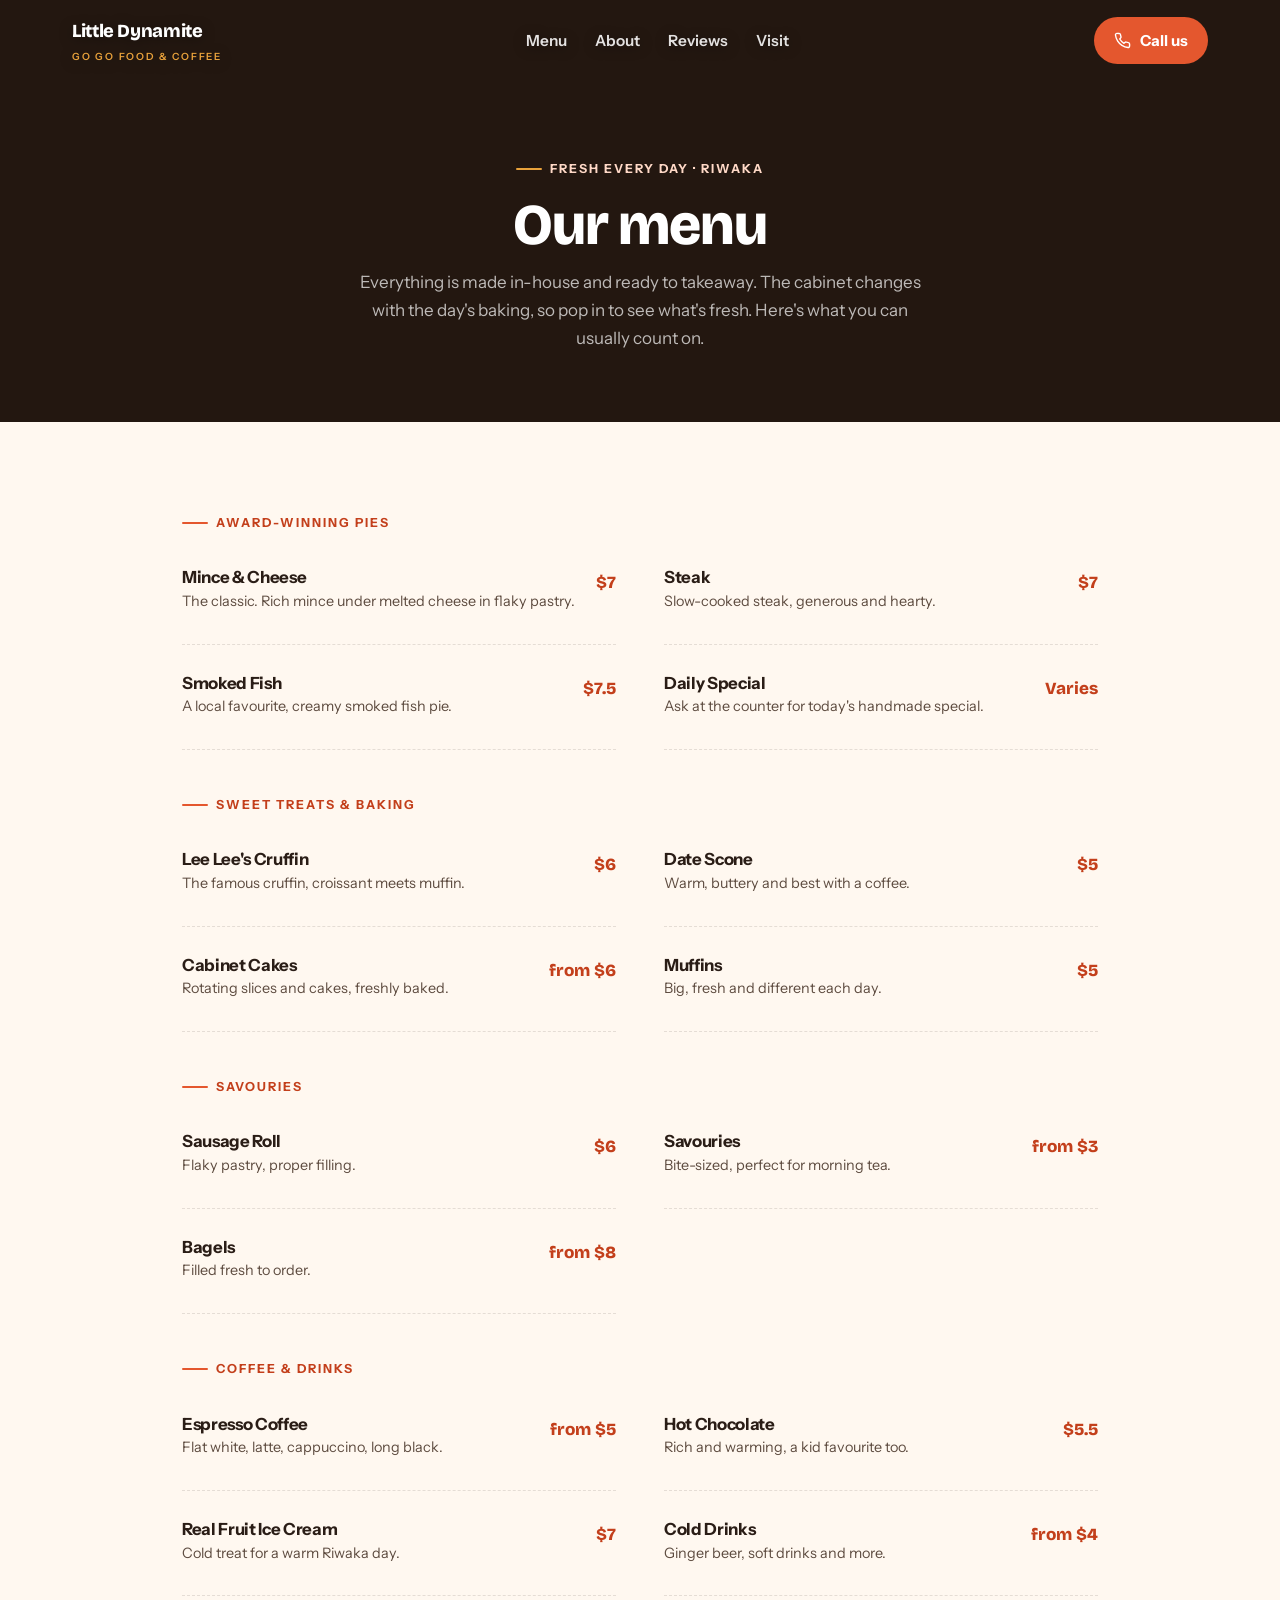
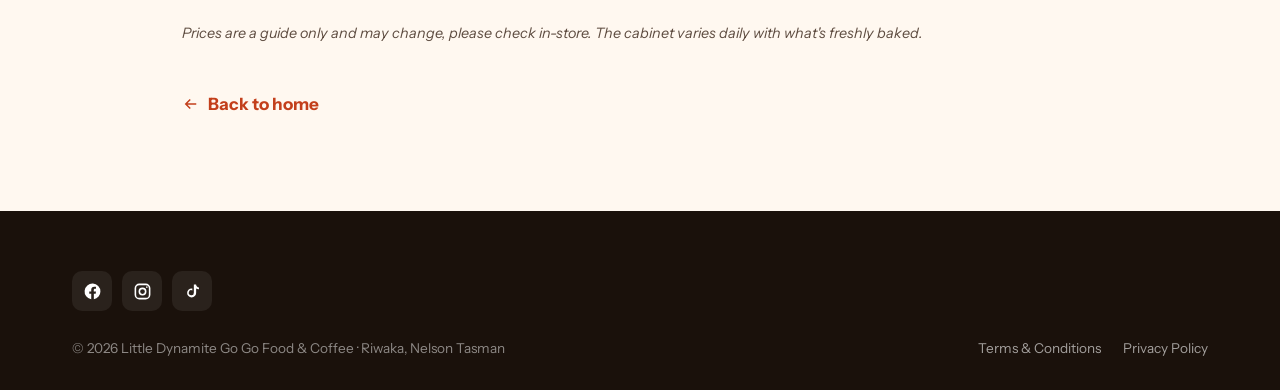
==== commit 947eddf0: "Update demo via Claude Code" ====
--- a/menu.html
+++ b/menu.html
@@ -26,9 +26,17 @@
     </nav>
     <div class="nav-cta">
       <a class="nav-call" href="tel:+64211688736"><svg viewBox="0 0 24 24" fill="none" stroke="currentColor" stroke-width="2"><path d="M22 16.9v3a2 2 0 01-2.2 2 19.8 19.8 0 01-8.6-3.1 19.5 19.5 0 01-6-6A19.8 19.8 0 012.1 4.2 2 2 0 014.1 2h3a2 2 0 012 1.7c.1.9.4 1.8.7 2.7a2 2 0 01-.5 2.1L8.1 9.9a16 16 0 006 6l1.4-1.2a2 2 0 012.1-.4c.9.3 1.8.6 2.7.7a2 2 0 011.7 2z"/></svg><span>Call us</span></a>
+      <button class="burger" id="burger" aria-label="Menu"><svg viewBox="0 0 24 24" fill="none" stroke="currentColor" stroke-width="2"><path d="M3 6h18M3 12h18M3 18h18"/></svg></button>
     </div>
   </div>
 </header>
+<div class="mobile-menu" id="mobileMenu">
+  <a href="index.html">Home</a>
+  <a href="index.html#menu">Menu</a>
+  <a href="index.html#about">About</a>
+  <a href="index.html#reviews">Reviews</a>
+  <a href="index.html#visit">Visit &amp; hours</a>
+</div>
 
 <section class="page-hero">
   <div class="wrap">
@@ -71,9 +79,14 @@
 
 <footer>
   <div class="wrap">
+      <div class="foot-social">
+        <a href="https://www.facebook.com/littledynamite488/" target="_blank" rel="noopener" aria-label="Facebook"><svg viewBox="0 0 24 24" fill="currentColor"><path d="M22 12a10 10 0 10-11.6 9.9v-7H7.9V12h2.5V9.8c0-2.5 1.5-3.9 3.8-3.9 1.1 0 2.2.2 2.2.2v2.5h-1.2c-1.2 0-1.6.8-1.6 1.6V12h2.8l-.4 2.9h-2.3v7A10 10 0 0022 12z"/></svg></a>
+        <a href="https://www.instagram.com/explore/tags/littledynamite/" target="_blank" rel="noopener" aria-label="Instagram"><svg viewBox="0 0 24 24" fill="none" stroke="currentColor" stroke-width="2"><rect x="3" y="3" width="18" height="18" rx="5"/><circle cx="12" cy="12" r="4"/><circle cx="17.5" cy="6.5" r="1" fill="currentColor" stroke="none"/></svg></a>
+        <a href="https://www.tiktok.com/search?q=little%20dynamite%20riwaka" target="_blank" rel="noopener" aria-label="TikTok"><svg viewBox="0 0 24 24" fill="currentColor"><path d="M16.5 3c.3 2.1 1.6 3.6 3.7 3.8v2.4c-1.2.1-2.4-.3-3.6-1v5.6a5.7 5.7 0 11-5.7-5.7c.3 0 .6 0 .9.1v2.5a3.2 3.2 0 101.9 2.9V3z"/></svg></a>
+      </div>
     <div class="foot-bottom" style="border:none;padding-top:0">
       <span>© <span id="yr">2026</span> Little Dynamite Go Go Food &amp; Coffee · Riwaka, Nelson Tasman</span>
-      <div class="foot-social" style="gap:20px">
+      <div class="foot-legal">
         <a href="terms.html">Terms &amp; Conditions</a>
         <a href="privacy.html">Privacy Policy</a>
       </div>
--- a/style.css
+++ b/style.css
@@ -71,9 +71,14 @@
 }
 .nav-inner{
   display:flex;align-items:center;justify-content:space-between;gap:18px;
-  padding:16px 0;
+  padding:16px 22px;
 }
 header.nav.scrolled{background:rgba(255,248,240,.92);backdrop-filter:blur(14px);box-shadow:0 1px 0 var(--line)}
+/* over the hero photos the nav sits on dark imagery, so it reads white until it docks */
+header.nav:not(.scrolled) .brand{color:#fff;text-shadow:0 2px 14px rgba(0,0,0,.45)}
+header.nav:not(.scrolled) .brand small{color:var(--gold)}
+header.nav:not(.scrolled) .nav-links a.lnk{color:rgba(255,255,255,.88);text-shadow:0 2px 14px rgba(0,0,0,.45)}
+header.nav:not(.scrolled) .nav-links a.lnk:hover{color:var(--gold)}
 .brand{display:flex;align-items:center;gap:11px;font-family:'Bricolage Grotesque';font-weight:800;font-size:1.15rem;color:var(--ink);letter-spacing:-.02em}
 .brand .spark{
   width:38px;height:38px;border-radius:12px;flex:none;
@@ -103,7 +108,7 @@
 .hero-slide.on{opacity:1}
 .hero::after{content:"";position:absolute;inset:0;z-index:1;
   background:linear-gradient(180deg,rgba(35,23,16,.34) 0%,rgba(35,23,16,.55) 55%,rgba(35,23,16,.86) 100%)}
-.hero-content{position:relative;z-index:2;padding:120px 0 56px;color:#fff;width:100%}
+.hero-content{position:relative;z-index:2;padding:120px 22px 56px;color:#fff;width:100%}
 .hero-eye{color:#ffd9c7}
 .hero-eye::before{background:var(--gold)}
 .hero h1{font-size:clamp(2.5rem,7vw,4.9rem);color:#fff;max-width:15ch;margin-bottom:20px}
@@ -242,7 +247,11 @@
 .foot-bottom{border-top:1px solid rgba(255,255,255,.1);padding-top:24px;display:flex;flex-wrap:wrap;gap:14px;justify-content:space-between;align-items:center;font-size:.85rem;color:rgba(255,255,255,.5)}
 .foot-bottom a{color:rgba(255,255,255,.6)}
 .foot-bottom a:hover{color:var(--gold)}
+.foot-legal{display:flex;flex-wrap:wrap;gap:22px}
+.foot-legal a{color:rgba(255,255,255,.6);font-size:.85rem;transition:.2s}
+.foot-legal a:hover{color:var(--gold)}
 .foot-social{display:flex;gap:10px}
+footer .wrap > .foot-social{margin-bottom:26px}
 .foot-social a{width:40px;height:40px;border-radius:10px;display:grid;place-items:center;background:rgba(255,255,255,.07);color:#fff;transition:.25s}
 .foot-social a:hover{background:var(--accent);transform:translateY(-3px)}
 .foot-social svg{width:19px;height:19px}
@@ -309,12 +318,14 @@
   .mobile-menu a:active{background:var(--bone)}
   .cards,.crew,.reviews-grid,.foot-grid{grid-template-columns:1fr}
   .about-media .corner{left:12px;bottom:-14px}
-  .hero-content{padding:110px 0 48px}
+  .hero-content{padding:110px 22px 48px}
   .hero h1{font-size:clamp(2.2rem,10vw,3rem)}
   .contact-actions{padding:24px}
   .foot-bottom{flex-direction:column;text-align:center;gap:16px}
   .map-sec iframe{height:340px}
   .sec-head{margin-bottom:32px}
+  .scroll-hint{display:none}
+  .rating-badge{width:100%}
 }
 
 /* ---------- award / press ---------- */
